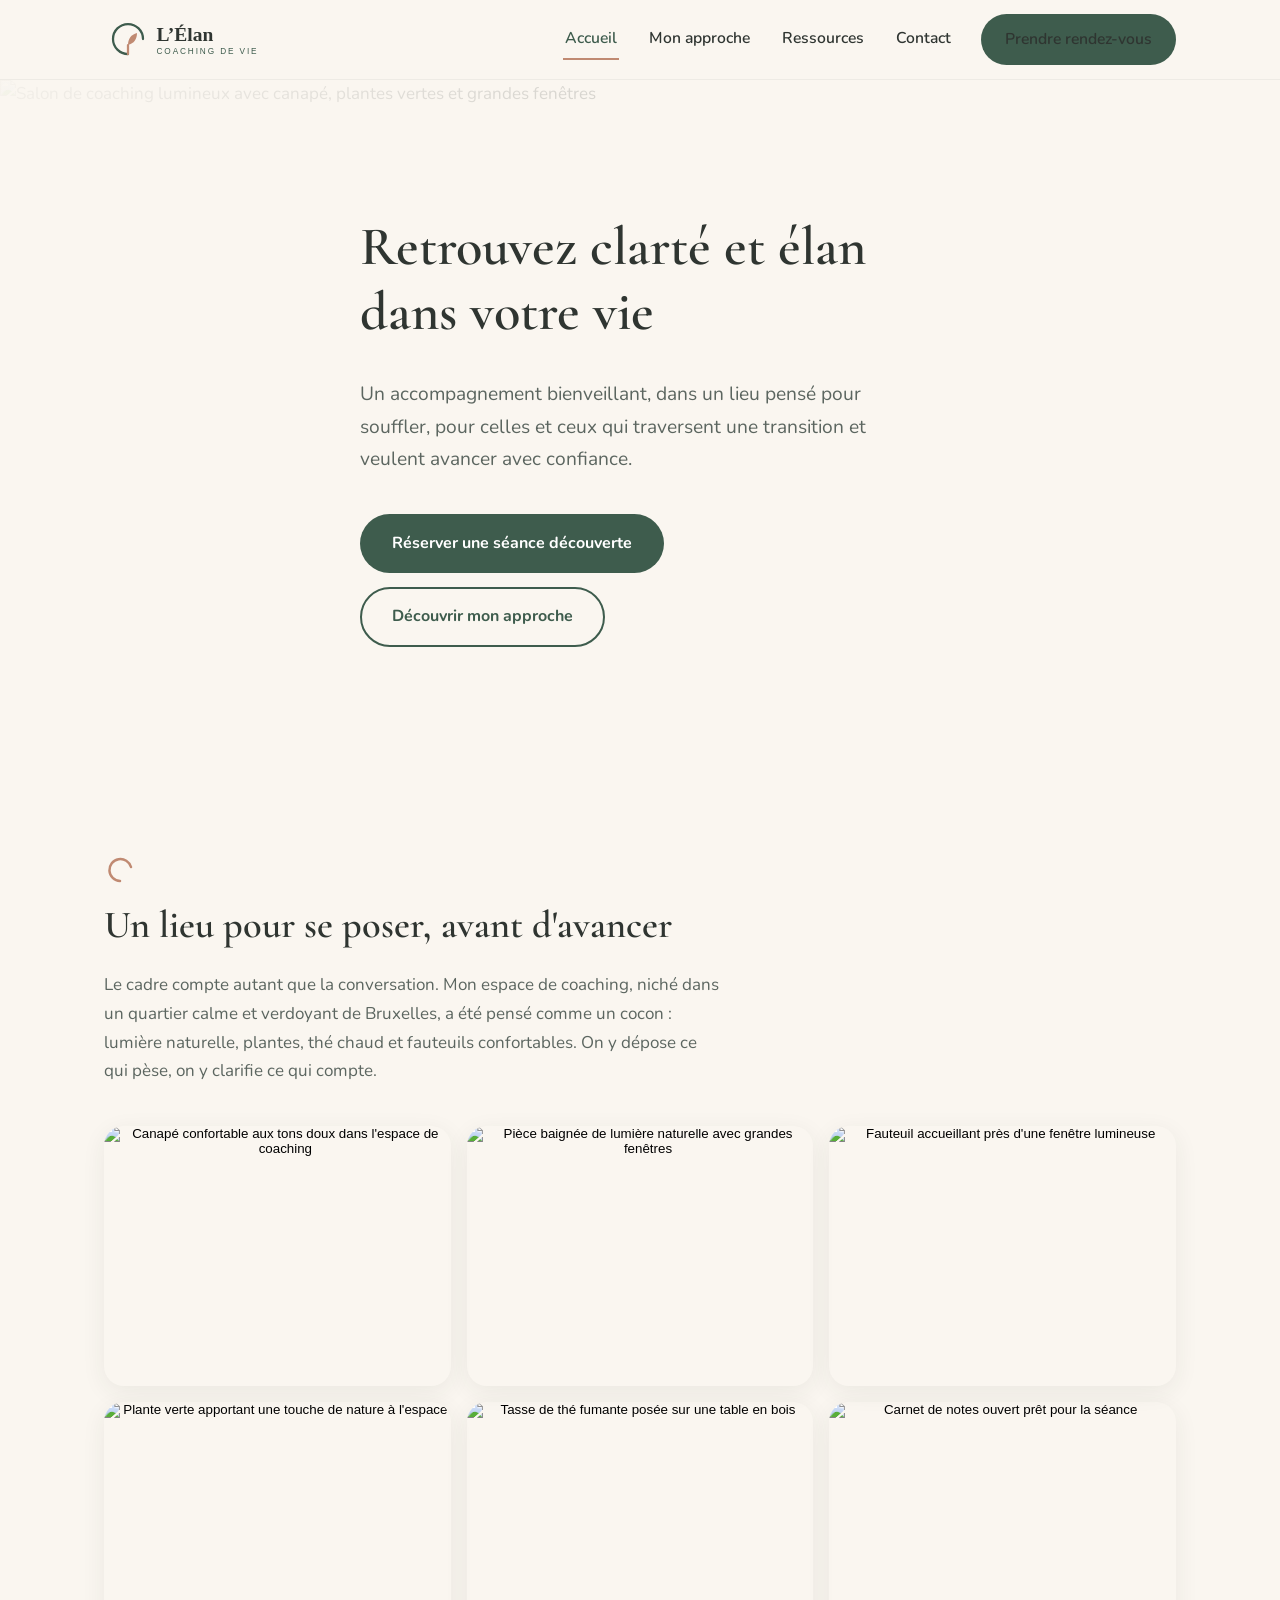
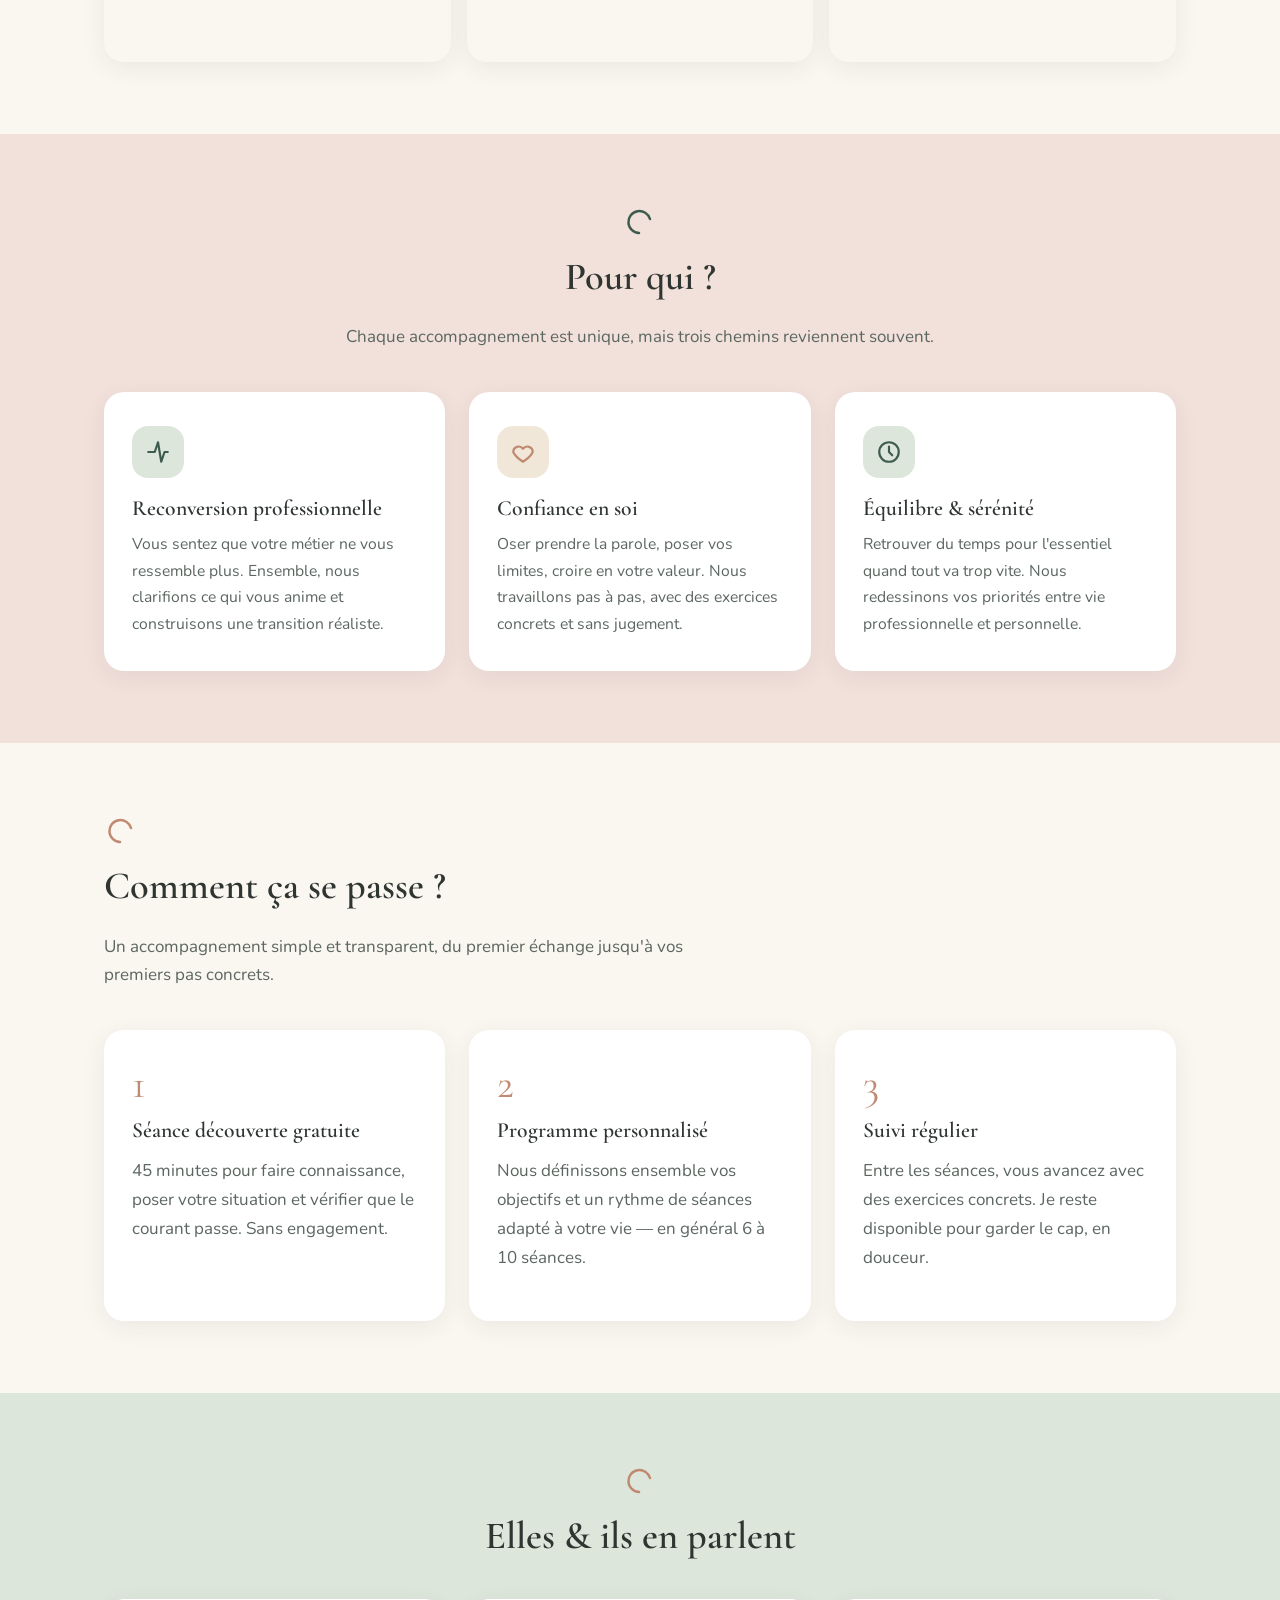
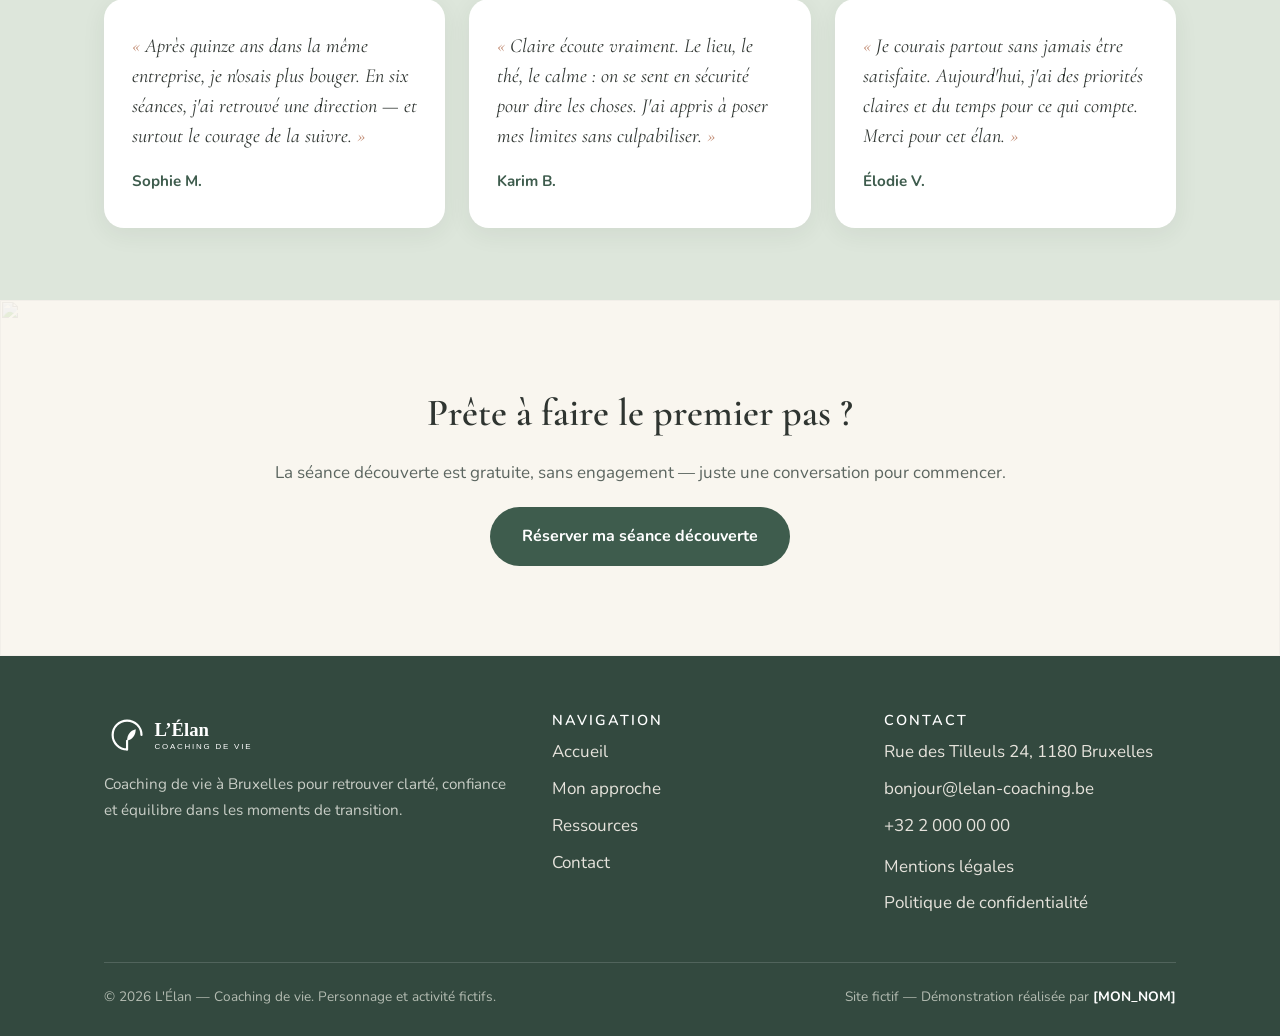
==== index.html @ b1ca6143 "Initial commit" ====
<!DOCTYPE html>
<html lang="fr">
<head>
  <meta charset="UTF-8">
  <meta name="viewport" content="width=device-width, initial-scale=1.0">
  <title>L'Élan — Coaching de vie à Bruxelles | Retrouvez clarté et élan</title>
  <meta name="description" content="Coaching de vie à Bruxelles avec Claire Deneve : reconversion, confiance en soi, équilibre. Séance découverte gratuite dans un espace chaleureux et apaisant.">
  <meta property="og:title" content="L'Élan — Coaching de vie à Bruxelles">
  <meta property="og:description" content="Retrouvez clarté et élan dans votre vie. Séance découverte gratuite.">
  <meta property="og:image" content="https://images.unsplash.com/photo-1522708323590-d24dbb6b0267?w=1200&q=80">
  <meta property="og:type" content="website">
  <link rel="icon" type="image/svg+xml" href="assets/favicon.svg">
  <link rel="preconnect" href="https://fonts.googleapis.com">
  <link rel="preconnect" href="https://fonts.gstatic.com" crossorigin>
  <link href="https://fonts.googleapis.com/css2?family=Cormorant+Garamond:ital,wght@0,500;0,600;1,500&family=Nunito:wght@400;600;700;800&display=swap" rel="stylesheet">
  <link rel="stylesheet" href="css/style.css">
</head>
<body>

  <!-- ======================= HEADER ======================= -->
  <header class="header">
    <div class="header-inner">
      <a href="index.html" class="logo" aria-label="L'Élan — Accueil">
        <img src="assets/logo.svg" alt="L'Élan — Coaching de vie" width="240" height="64">
      </a>
      <button class="burger" aria-label="Ouvrir le menu" aria-expanded="false">
        <span></span><span></span><span></span>
      </button>
      <nav class="nav" aria-label="Navigation principale">
        <a href="index.html" aria-current="page">Accueil</a>
        <a href="approche.html">Mon approche</a>
        <a href="ressources.html">Ressources</a>
        <a href="contact.html">Contact</a>
        <a href="contact.html#rendez-vous" class="btn btn-principal">Prendre rendez-vous</a>
      </nav>
    </div>
  </header>

  <main>
    <!-- ======================= HERO ======================= -->
    <section class="hero" style="padding-top:0;padding-bottom:0;">
      <img class="hero-img" data-img="hero" src="" alt="Salon de coaching lumineux avec canapé, plantes vertes et grandes fenêtres" fetchpriority="high">
      <div class="conteneur">
        <div class="hero-contenu">
          <h1>Retrouvez clarté et élan dans votre vie</h1>
          <p class="hero-sous-titre">Un accompagnement bienveillant, dans un lieu pensé pour souffler, pour celles et ceux qui traversent une transition et veulent avancer avec confiance.</p>
          <div class="hero-actions">
            <a href="contact.html#rendez-vous" class="btn btn-principal">Réserver une séance découverte</a>
            <a href="approche.html" class="btn btn-secondaire">Découvrir mon approche</a>
          </div>
        </div>
      </div>
    </section>

    <!-- ======================= LE LIEU ======================= -->
    <section>
      <div class="conteneur">
        <div class="section-titre reveal">
          <svg class="ornement" viewBox="0 0 34 34" aria-hidden="true"><path d="M27 13 A11 11 0 1 0 16 27" fill="none" stroke="#C08A72" stroke-width="2.5" stroke-linecap="round"/></svg>
          <h2>Un lieu pour se poser, avant d'avancer</h2>
          <p>Le cadre compte autant que la conversation. Mon espace de coaching, niché dans un quartier calme et verdoyant de Bruxelles, a été pensé comme un cocon : lumière naturelle, plantes, thé chaud et fauteuils confortables. On y dépose ce qui pèse, on y clarifie ce qui compte.</p>
        </div>
        <div class="galerie reveal" aria-label="Photos de l'espace de coaching">
          <button type="button"><img data-img="lieu1" src="" alt="Canapé confortable aux tons doux dans l'espace de coaching" loading="lazy"></button>
          <button type="button"><img data-img="lieu2" src="" alt="Pièce baignée de lumière naturelle avec grandes fenêtres" loading="lazy"></button>
          <button type="button"><img data-img="lieu3" src="" alt="Fauteuil accueillant près d'une fenêtre lumineuse" loading="lazy"></button>
          <button type="button"><img data-img="lieu4" src="" alt="Plante verte apportant une touche de nature à l'espace" loading="lazy"></button>
          <button type="button"><img data-img="lieu5" src="" alt="Tasse de thé fumante posée sur une table en bois" loading="lazy"></button>
          <button type="button"><img data-img="lieu6" src="" alt="Carnet de notes ouvert prêt pour la séance" loading="lazy"></button>
        </div>
      </div>
    </section>

    <!-- ======================= POUR QUI ======================= -->
    <section class="fond-rose">
      <div class="conteneur">
        <div class="section-titre centre reveal" style="margin:0 auto;">
          <svg class="ornement" viewBox="0 0 34 34" aria-hidden="true"><path d="M27 13 A11 11 0 1 0 16 27" fill="none" stroke="#3E5C4D" stroke-width="2.5" stroke-linecap="round"/></svg>
          <h2>Pour qui&nbsp;?</h2>
          <p>Chaque accompagnement est unique, mais trois chemins reviennent souvent.</p>
        </div>
        <div class="grille-3">
          <article class="carte reveal">
            <div class="carte-icone icone-sauge" aria-hidden="true">
              <svg width="26" height="26" viewBox="0 0 24 24" fill="none" stroke="#3E5C4D" stroke-width="2" stroke-linecap="round" stroke-linejoin="round"><path d="M3 12h6l3-9 3 18 3-9h3"/></svg>
            </div>
            <h3>Reconversion professionnelle</h3>
            <p>Vous sentez que votre métier ne vous ressemble plus. Ensemble, nous clarifions ce qui vous anime et construisons une transition réaliste.</p>
          </article>
          <article class="carte reveal">
            <div class="carte-icone icone-creme" aria-hidden="true">
              <svg width="26" height="26" viewBox="0 0 24 24" fill="none" stroke="#C08A72" stroke-width="2" stroke-linecap="round" stroke-linejoin="round"><path d="M12 21s-7-4.5-9-9a5 5 0 0 1 9-3 5 5 0 0 1 9 3c-2 4.5-9 9-9 9z"/></svg>
            </div>
            <h3>Confiance en soi</h3>
            <p>Oser prendre la parole, poser vos limites, croire en votre valeur. Nous travaillons pas à pas, avec des exercices concrets et sans jugement.</p>
          </article>
          <article class="carte reveal">
            <div class="carte-icone icone-sauge" aria-hidden="true">
              <svg width="26" height="26" viewBox="0 0 24 24" fill="none" stroke="#3E5C4D" stroke-width="2" stroke-linecap="round" stroke-linejoin="round"><circle cx="12" cy="12" r="9"/><path d="M12 7v5l3 3"/></svg>
            </div>
            <h3>Équilibre &amp; sérénité</h3>
            <p>Retrouver du temps pour l'essentiel quand tout va trop vite. Nous redessinons vos priorités entre vie professionnelle et personnelle.</p>
          </article>
        </div>
      </div>
    </section>

    <!-- ======================= COMMENT ÇA SE PASSE ======================= -->
    <section>
      <div class="conteneur">
        <div class="section-titre reveal">
          <svg class="ornement" viewBox="0 0 34 34" aria-hidden="true"><path d="M27 13 A11 11 0 1 0 16 27" fill="none" stroke="#C08A72" stroke-width="2.5" stroke-linecap="round"/></svg>
          <h2>Comment ça se passe&nbsp;?</h2>
          <p>Un accompagnement simple et transparent, du premier échange jusqu'à vos premiers pas concrets.</p>
        </div>
        <div class="etapes">
          <article class="etape reveal">
            <h3>Séance découverte gratuite</h3>
            <p>45 minutes pour faire connaissance, poser votre situation et vérifier que le courant passe. Sans engagement.</p>
          </article>
          <article class="etape reveal">
            <h3>Programme personnalisé</h3>
            <p>Nous définissons ensemble vos objectifs et un rythme de séances adapté à votre vie — en général 6 à 10 séances.</p>
          </article>
          <article class="etape reveal">
            <h3>Suivi régulier</h3>
            <p>Entre les séances, vous avancez avec des exercices concrets. Je reste disponible pour garder le cap, en douceur.</p>
          </article>
        </div>
      </div>
    </section>

    <!-- ======================= TÉMOIGNAGES ======================= -->
    <section class="fond-sauge">
      <div class="conteneur">
        <div class="section-titre centre reveal" style="margin:0 auto;">
          <svg class="ornement" viewBox="0 0 34 34" aria-hidden="true"><path d="M27 13 A11 11 0 1 0 16 27" fill="none" stroke="#C08A72" stroke-width="2.5" stroke-linecap="round"/></svg>
          <h2>Elles &amp; ils en parlent</h2>
        </div>
        <div class="temoignages">
          <article class="temoignage reveal">
            <blockquote>Après quinze ans dans la même entreprise, je n'osais plus bouger. En six séances, j'ai retrouvé une direction — et surtout le courage de la suivre.</blockquote>
            <cite>Sophie M.</cite>
          </article>
          <article class="temoignage reveal">
            <blockquote>Claire écoute vraiment. Le lieu, le thé, le calme : on se sent en sécurité pour dire les choses. J'ai appris à poser mes limites sans culpabiliser.</blockquote>
            <cite>Karim B.</cite>
          </article>
          <article class="temoignage reveal">
            <blockquote>Je courais partout sans jamais être satisfaite. Aujourd'hui, j'ai des priorités claires et du temps pour ce qui compte. Merci pour cet élan.</blockquote>
            <cite>Élodie V.</cite>
          </article>
        </div>
      </div>
    </section>

    <!-- ======================= BANDEAU CTA ======================= -->
    <section class="bandeau-cta" style="padding-top:0;padding-bottom:0;">
      <img class="bandeau-img" data-img="ctaBand" src="" alt="" loading="lazy" aria-hidden="true">
      <div class="conteneur" style="padding-top:90px;padding-bottom:90px;">
        <h2 class="reveal">Prête à faire le premier pas&nbsp;?</h2>
        <p class="reveal">La séance découverte est gratuite, sans engagement — juste une conversation pour commencer.</p>
        <a href="contact.html#rendez-vous" class="btn btn-principal reveal">Réserver ma séance découverte</a>
      </div>
    </section>
  </main>

  <!-- ======================= LIGHTBOX ======================= -->
  <div class="lightbox" role="dialog" aria-modal="true" aria-label="Photo agrandie">
    <button class="lightbox-fermer" aria-label="Fermer la photo">&times;</button>
    <img src="" alt="">
  </div>

  <!-- ======================= FOOTER ======================= -->
  <footer class="footer">
    <div class="conteneur">
      <div class="footer-grille">
        <div>
          <img class="logo-footer" src="assets/logo.svg" alt="L'Élan — Coaching de vie" width="240" height="64">
          <p>Coaching de vie à Bruxelles pour retrouver clarté, confiance et équilibre dans les moments de transition.</p>
        </div>
        <div>
          <h3>Navigation</h3>
          <ul>
            <li><a href="index.html">Accueil</a></li>
            <li><a href="approche.html">Mon approche</a></li>
            <li><a href="ressources.html">Ressources</a></li>
            <li><a href="contact.html">Contact</a></li>
          </ul>
        </div>
        <div>
          <h3>Contact</h3>
          <ul>
            <li>Rue des Tilleuls 24, 1180 Bruxelles</li>
            <li><a href="mailto:bonjour@lelan-coaching.be">bonjour@lelan-coaching.be</a></li>
            <li>+32 2 000 00 00</li>
            <li style="margin-top:12px;"><a href="mentions-legales.html">Mentions légales</a></li>
            <li><a href="politique-confidentialite.html">Politique de confidentialité</a></li>
          </ul>
        </div>
      </div>
      <div class="footer-bas">
        <span>© 2026 L'Élan — Coaching de vie. Personnage et activité fictifs.</span>
        <span class="badge-demo">Site fictif — Démonstration réalisée par <a href="[MON_URL]">[MON_NOM]</a></span>
      </div>
    </div>
  </footer>

  <script src="js/images.js"></script>
  <script src="js/main.js"></script>
</body>
</html>
---- css/style.css ----
/* =====================================================================
   L'ÉLAN — Coaching de vie · Site de démonstration
   ---------------------------------------------------------------------
   PALETTE (variables CSS) :
   --creme        #FAF6F0  fond principal (beige/crème chaud)
   --rose         #F2E0DB  rose poudré (sections alternées)
   --sauge        #DDE6DB  vert sauge (sections alternées, tags)
   --vert-profond #3E5C4D  accent soutenu — CTA, liens actifs
   --vert-fonce   #33493F  hover des CTA (contraste renforcé)
   --terracotta   #C08A72  accent secondaire — citations, détails
   --encre        #2F3531  texte principal
   --encre-douce  #5C6660  texte secondaire
   ===================================================================== */

:root {
  --creme: #FAF6F0;
  --rose: #F2E0DB;
  --sauge: #DDE6DB;
  --vert-profond: #3E5C4D;
  --vert-fonce: #33493F;
  --terracotta: #C08A72;
  --encre: #2F3531;
  --encre-douce: #5C6660;
  --blanc: #FFFFFF;

  --font-titres: "Cormorant Garamond", Georgia, serif;
  --font-texte: "Nunito", "Segoe UI", Arial, sans-serif;

  --radius: 20px;
  --radius-petit: 12px;
  --ombre: 0 6px 24px rgba(47, 53, 49, 0.07);
  --ombre-hover: 0 10px 32px rgba(47, 53, 49, 0.12);
  --transition: 0.35s cubic-bezier(0.25, 0.6, 0.3, 1);
  --largeur-max: 1120px;
}

/* ---------- Base ---------------------------------------------------- */
*, *::before, *::after { box-sizing: border-box; }

html { scroll-behavior: smooth; }

body {
  margin: 0;
  font-family: var(--font-texte);
  font-size: 1.0625rem;
  line-height: 1.7;
  color: var(--encre);
  background: var(--creme);
  -webkit-font-smoothing: antialiased;
}

img { max-width: 100%; display: block; }

h1, h2, h3 {
  font-family: var(--font-titres);
  font-weight: 600;
  line-height: 1.2;
  color: var(--encre);
  margin: 0 0 0.6em;
}

h1 { font-size: clamp(2.2rem, 5vw, 3.4rem); }
h2 { font-size: clamp(1.7rem, 3.5vw, 2.4rem); }
h3 { font-size: 1.35rem; }

p { margin: 0 0 1.1em; color: var(--encre-douce); }

a { color: var(--vert-profond); }

a:focus-visible,
button:focus-visible,
input:focus-visible,
textarea:focus-visible {
  outline: 3px solid var(--vert-profond);
  outline-offset: 3px;
  border-radius: 4px;
}

.conteneur {
  max-width: var(--largeur-max);
  margin: 0 auto;
  padding: 0 24px;
}

section { padding: 72px 0; }

/* Ornement signature : petit arc ouvert au-dessus des titres de section */
.ornement {
  display: block;
  width: 34px;
  height: 34px;
  margin-bottom: 14px;
}

.section-titre { max-width: 620px; }
.centre { text-align: center; }
.centre .ornement { margin-left: auto; margin-right: auto; }

/* ---------- Boutons -------------------------------------------------- */
.btn {
  display: inline-block;
  padding: 14px 30px;
  border-radius: 999px;
  font-family: var(--font-texte);
  font-size: 1rem;
  font-weight: 700;
  text-decoration: none;
  cursor: pointer;
  border: 2px solid transparent;
  transition: background var(--transition), color var(--transition),
              border-color var(--transition), transform var(--transition);
}

.btn-principal {
  background: var(--vert-profond);
  color: #FFFFFF; /* contraste ≥ 7:1 sur vert profond */
}
.btn-principal:hover { background: var(--vert-fonce); transform: translateY(-2px); }

.btn-secondaire {
  background: transparent;
  color: var(--vert-profond);
  border-color: var(--vert-profond);
}
.btn-secondaire:hover { background: var(--vert-profond); color: #fff; }

/* ---------- Header ---------------------------------------------------- */
.header {
  position: sticky;
  top: 0;
  z-index: 50;
  background: rgba(250, 246, 240, 0.92);
  backdrop-filter: blur(8px);
  border-bottom: 1px solid rgba(47, 53, 49, 0.06);
}

.header-inner {
  display: flex;
  align-items: center;
  justify-content: space-between;
  gap: 20px;
  padding: 14px 24px;
  max-width: var(--largeur-max);
  margin: 0 auto;
}

.logo img { height: 48px; width: auto; }

.nav { display: flex; align-items: center; gap: 28px; }

.nav a {
  text-decoration: none;
  color: var(--encre);
  font-weight: 600;
  font-size: 0.98rem;
  padding: 6px 2px;
  border-bottom: 2px solid transparent;
  transition: color var(--transition), border-color var(--transition);
}
.nav a:hover { color: var(--vert-profond); }
.nav a[aria-current="page"] {
  color: var(--vert-profond);
  border-bottom-color: var(--terracotta);
}
.nav .btn { padding: 10px 22px; }

/* Burger mobile */
.burger {
  display: none;
  background: none;
  border: none;
  cursor: pointer;
  padding: 8px;
}
.burger span {
  display: block;
  width: 26px;
  height: 2.5px;
  background: var(--encre);
  margin: 5px 0;
  border-radius: 2px;
  transition: transform var(--transition), opacity var(--transition);
}

/* ---------- Hero ------------------------------------------------------ */
.hero {
  position: relative;
  min-height: 78vh;
  display: flex;
  align-items: center;
  padding: 90px 0;
  overflow: hidden;
}

.hero-img {
  position: absolute;
  inset: 0;
  width: 100%;
  height: 100%;
  object-fit: cover;
}

.hero::after {
  content: "";
  position: absolute;
  inset: 0;
  background: linear-gradient(100deg,
              rgba(250, 246, 240, 0.96) 0%,
              rgba(250, 246, 240, 0.82) 45%,
              rgba(250, 246, 240, 0.25) 100%);
}

.hero .conteneur { position: relative; z-index: 1; }

.hero-contenu { max-width: 560px; }

.hero-sous-titre {
  font-size: 1.2rem;
  color: var(--encre-douce);
  margin-bottom: 2em;
}

.hero-actions { display: flex; flex-wrap: wrap; gap: 14px; }

/* Pages intérieures : bandeau titre simple */
.bandeau-page {
  background: var(--sauge);
  padding: 64px 0 56px;
}
.bandeau-page.rose { background: var(--rose); }
.bandeau-page p { max-width: 560px; margin-bottom: 0; }

/* ---------- Galerie "Le lieu" ---------------------------------------- */
.galerie {
  display: grid;
  grid-template-columns: repeat(3, 1fr);
  gap: 16px;
  margin-top: 40px;
}

.galerie button {
  padding: 0;
  border: none;
  background: none;
  cursor: zoom-in;
  border-radius: var(--radius);
  overflow: hidden;
  box-shadow: var(--ombre);
}

.galerie img {
  width: 100%;
  aspect-ratio: 4 / 3;
  object-fit: cover;
  transition: transform var(--transition);
}
.galerie button:hover img { transform: scale(1.04); }

/* Lightbox */
.lightbox {
  position: fixed;
  inset: 0;
  z-index: 100;
  display: none;
  align-items: center;
  justify-content: center;
  background: rgba(47, 53, 49, 0.85);
  padding: 24px;
}
.lightbox.ouverte { display: flex; }
.lightbox img {
  max-width: min(92vw, 980px);
  max-height: 85vh;
  border-radius: var(--radius-petit);
}
.lightbox-fermer {
  position: absolute;
  top: 18px;
  right: 22px;
  background: none;
  border: none;
  color: #fff;
  font-size: 2.2rem;
  line-height: 1;
  cursor: pointer;
}

/* ---------- Cartes ----------------------------------------------------- */
.grille-3 {
  display: grid;
  grid-template-columns: repeat(3, 1fr);
  gap: 24px;
  margin-top: 40px;
}

.carte {
  background: var(--blanc);
  border-radius: var(--radius);
  padding: 34px 28px;
  box-shadow: var(--ombre);
  transition: transform var(--transition), box-shadow var(--transition);
}
.carte:hover { transform: translateY(-5px); box-shadow: var(--ombre-hover); }

.carte-icone {
  width: 52px;
  height: 52px;
  border-radius: 16px;
  display: flex;
  align-items: center;
  justify-content: center;
  margin-bottom: 18px;
}
.icone-rose { background: var(--rose); }
.icone-sauge { background: var(--sauge); }
.icone-creme { background: #F1E7D8; }

.carte h3 { margin-bottom: 0.4em; }
.carte p { margin-bottom: 0; font-size: 0.98rem; }

/* Section fond pastel */
.fond-rose { background: var(--rose); }
.fond-sauge { background: var(--sauge); }
.fond-blanc { background: var(--blanc); }

/* ---------- Étapes ----------------------------------------------------- */
.etapes {
  display: grid;
  grid-template-columns: repeat(3, 1fr);
  gap: 24px;
  margin-top: 40px;
  counter-reset: etape;
}

.etape {
  position: relative;
  background: var(--blanc);
  border-radius: var(--radius);
  padding: 34px 28px 30px;
  box-shadow: var(--ombre);
}

.etape::before {
  counter-increment: etape;
  content: counter(etape);
  font-family: var(--font-titres);
  font-size: 2.6rem;
  color: var(--terracotta);
  display: block;
  line-height: 1;
  margin-bottom: 12px;
}

/* ---------- Témoignages ------------------------------------------------ */
.temoignages {
  display: grid;
  grid-template-columns: repeat(3, 1fr);
  gap: 24px;
  margin-top: 40px;
}

.temoignage {
  background: var(--blanc);
  border-radius: var(--radius);
  padding: 32px 28px;
  box-shadow: var(--ombre);
}

.temoignage blockquote {
  margin: 0 0 16px;
  font-family: var(--font-titres);
  font-size: 1.25rem;
  font-style: italic;
  color: var(--encre);
  line-height: 1.5;
}
.temoignage blockquote::before { content: "«\00a0"; color: var(--terracotta); }
.temoignage blockquote::after { content: "\00a0»"; color: var(--terracotta); }

.temoignage cite {
  font-style: normal;
  font-weight: 700;
  color: var(--vert-profond);
  font-size: 0.95rem;
}

/* ---------- Bandeau CTA ------------------------------------------------ */
.bandeau-cta {
  position: relative;
  padding: 90px 0;
  overflow: hidden;
  text-align: center;
}
.bandeau-cta .bandeau-img {
  position: absolute;
  inset: 0;
  width: 100%;
  height: 100%;
  object-fit: cover;
}
.bandeau-cta::after {
  content: "";
  position: absolute;
  inset: 0;
  background: rgba(250, 246, 240, 0.88);
}
.bandeau-cta .conteneur { position: relative; z-index: 1; }

/* ---------- Formulaires ------------------------------------------------ */
.champ { margin-bottom: 18px; }

.champ label {
  display: block;
  font-weight: 700;
  font-size: 0.95rem;
  margin-bottom: 6px;
}

.champ input,
.champ textarea {
  width: 100%;
  padding: 13px 16px;
  border: 1.5px solid #D8D2C8;
  border-radius: var(--radius-petit);
  background: var(--blanc);
  font-family: var(--font-texte);
  font-size: 1rem;
  color: var(--encre);
  transition: border-color var(--transition);
}
.champ input:focus,
.champ textarea:focus { border-color: var(--vert-profond); }

.champ-rgpd {
  display: flex;
  gap: 10px;
  align-items: flex-start;
  font-size: 0.9rem;
  color: var(--encre-douce);
  margin-bottom: 20px;
}
.champ-rgpd input { width: 18px; height: 18px; margin-top: 3px; flex-shrink: 0; }

.message-confirmation {
  background: var(--sauge);
  border-radius: var(--radius-petit);
  padding: 18px 20px;
  font-weight: 600;
  color: var(--vert-fonce);
  display: none;
}
.message-confirmation.visible { display: block; }

/* ---------- Page contact ------------------------------------------------ */
.contact-grille {
  display: grid;
  grid-template-columns: 1.2fr 1fr;
  gap: 40px;
  align-items: start;
  margin-top: 40px;
}

.bloc-blanc {
  background: var(--blanc);
  border-radius: var(--radius);
  padding: 34px 30px;
  box-shadow: var(--ombre);
}

.coordonnees li { margin-bottom: 8px; }
.coordonnees { list-style: none; padding: 0; margin: 0 0 20px; color: var(--encre-douce); }

.carte-image {
  border-radius: var(--radius);
  overflow: hidden;
  box-shadow: var(--ombre);
  margin-top: 20px;
}
.carte-image img { width: 100%; aspect-ratio: 4 / 3; object-fit: cover; }

/* ---------- Calendrier de réservation ---------------------------------- */
.calendrier-entete {
  display: flex;
  align-items: center;
  justify-content: space-between;
  margin-bottom: 14px;
}
.calendrier-entete h3 { margin: 0; text-transform: capitalize; }

.calendrier-grille {
  display: grid;
  grid-template-columns: repeat(7, 1fr);
  gap: 6px;
}

.calendrier-grille .jour-nom {
  text-align: center;
  font-size: 0.78rem;
  font-weight: 800;
  letter-spacing: 1px;
  color: var(--encre-douce);
  padding: 6px 0;
  text-transform: uppercase;
}

.jour {
  aspect-ratio: 1;
  min-height: 42px;
  border: none;
  border-radius: 12px;
  background: #F1ECE3;
  font-family: var(--font-texte);
  font-size: 0.98rem;
  font-weight: 600;
  color: #A8A296;
  display: flex;
  align-items: center;
  justify-content: center;
  cursor: default;
}

.jour.dispo {
  background: var(--sauge);
  color: var(--vert-fonce);
  cursor: pointer;
  transition: background var(--transition), transform var(--transition);
}
.jour.dispo:hover { background: #CBDAC8; transform: scale(1.05); }
.jour.selectionne { background: var(--vert-profond); color: #fff; }
.jour.vide { background: transparent; }

.legende {
  display: flex;
  gap: 18px;
  margin-top: 14px;
  font-size: 0.85rem;
  color: var(--encre-douce);
}
.legende span { display: inline-flex; align-items: center; gap: 6px; }
.pastille { width: 14px; height: 14px; border-radius: 5px; display: inline-block; }
.pastille-dispo { background: var(--sauge); }
.pastille-indispo { background: #F1ECE3; }

.creneaux { margin-top: 22px; }
.creneaux-liste {
  display: flex;
  flex-wrap: wrap;
  gap: 10px;
  margin-top: 10px;
}

.creneau {
  padding: 10px 18px;
  border-radius: 999px;
  border: 1.5px solid var(--vert-profond);
  background: var(--blanc);
  color: var(--vert-profond);
  font-family: var(--font-texte);
  font-weight: 700;
  font-size: 0.95rem;
  cursor: pointer;
  transition: background var(--transition), color var(--transition);
}
.creneau:hover, .creneau.selectionne { background: var(--vert-profond); color: #fff; }

.reservation-form { margin-top: 24px; display: none; }
.reservation-form.visible { display: block; }

/* ---------- Page approche ----------------------------------------------- */
.bio-grille {
  display: grid;
  grid-template-columns: 0.9fr 1.1fr;
  gap: 48px;
  align-items: center;
}

.bio-portrait {
  border-radius: var(--radius);
  overflow: hidden;
  box-shadow: var(--ombre);
}
.bio-portrait img { width: 100%; aspect-ratio: 3 / 4; object-fit: cover; }

.badge-certif {
  display: inline-block;
  background: var(--sauge);
  color: var(--vert-fonce);
  font-weight: 700;
  font-size: 0.88rem;
  padding: 7px 16px;
  border-radius: 999px;
  margin: 0 8px 10px 0;
}

.valeurs {
  display: grid;
  grid-template-columns: repeat(3, 1fr);
  gap: 24px;
  margin-top: 36px;
}

/* ---------- Page ressources ---------------------------------------------- */
.articles {
  display: grid;
  grid-template-columns: repeat(3, 1fr);
  gap: 28px;
  margin-top: 40px;
}

.article-carte {
  background: var(--blanc);
  border-radius: var(--radius);
  overflow: hidden;
  box-shadow: var(--ombre);
  display: flex;
  flex-direction: column;
  transition: transform var(--transition), box-shadow var(--transition);
}
.article-carte:hover { transform: translateY(-5px); box-shadow: var(--ombre-hover); }

.article-carte img { aspect-ratio: 16 / 10; object-fit: cover; width: 100%; }

.article-carte-corps { padding: 26px 26px 30px; display: flex; flex-direction: column; flex: 1; }
.article-carte-corps h3 { font-size: 1.3rem; }
.article-carte-corps p { flex: 1; font-size: 0.96rem; }

.lien-article {
  font-weight: 800;
  text-decoration: none;
  color: var(--vert-profond);
}
.lien-article:hover { color: var(--terracotta); }

.tag {
  display: inline-block;
  background: var(--rose);
  color: #8A5442; /* contraste suffisant sur rose poudré */
  font-size: 0.78rem;
  font-weight: 800;
  letter-spacing: 1px;
  text-transform: uppercase;
  padding: 5px 12px;
  border-radius: 999px;
  margin-bottom: 14px;
  align-self: flex-start;
}

/* Newsletter */
.newsletter {
  background: var(--blanc);
  border-radius: var(--radius);
  box-shadow: var(--ombre);
  padding: 40px 34px;
  margin-top: 64px;
  display: grid;
  grid-template-columns: 1.2fr 1fr;
  gap: 30px;
  align-items: center;
}
.newsletter form { display: flex; gap: 10px; }
.newsletter input {
  flex: 1;
  padding: 13px 16px;
  border: 1.5px solid #D8D2C8;
  border-radius: 999px;
  font-family: var(--font-texte);
  font-size: 1rem;
}

/* ---------- Article complet ---------------------------------------------- */
.article-corps {
  max-width: 720px;
  margin: 0 auto;
}
.article-corps img {
  border-radius: var(--radius);
  margin: 0 0 36px;
  aspect-ratio: 16 / 9;
  object-fit: cover;
  width: 100%;
  box-shadow: var(--ombre);
}
.article-corps h2 { font-size: 1.6rem; margin-top: 1.6em; }
.article-corps ul { color: var(--encre-douce); padding-left: 22px; }
.article-corps li { margin-bottom: 8px; }

.article-citation {
  border-left: 4px solid var(--terracotta);
  margin: 2em 0;
  padding: 6px 0 6px 24px;
  font-family: var(--font-titres);
  font-style: italic;
  font-size: 1.35rem;
  color: var(--encre);
}

.article-meta {
  font-size: 0.9rem;
  color: var(--encre-douce);
  margin-bottom: 28px;
}

/* ---------- Pages légales -------------------------------------------------- */
.legal { max-width: 760px; }
.legal h2 { font-size: 1.4rem; margin-top: 1.8em; }

.encart-demo {
  background: var(--rose);
  border-radius: var(--radius-petit);
  padding: 18px 22px;
  font-weight: 600;
  color: #8A5442;
}

/* ---------- Footer ----------------------------------------------------------- */
.footer {
  background: var(--vert-fonce);
  color: #E6E3DC;
  padding: 56px 0 28px;
  margin-top: 0;
}

.footer-grille {
  display: grid;
  grid-template-columns: 1.4fr 1fr 1fr;
  gap: 40px;
  padding-bottom: 36px;
  border-bottom: 1px solid rgba(255, 255, 255, 0.15);
}

.footer .logo-footer {
  height: 46px;
  width: auto;
  margin-bottom: 14px;
  filter: brightness(0) invert(1);
}

.footer h3 {
  color: #fff;
  font-family: var(--font-texte);
  font-size: 0.9rem;
  text-transform: uppercase;
  letter-spacing: 2px;
}

.footer ul { list-style: none; padding: 0; margin: 0; }
.footer li { margin-bottom: 8px; }
.footer a { color: #E6E3DC; text-decoration: none; }
.footer a:hover { color: #fff; text-decoration: underline; }
.footer p { color: #C9CEC7; font-size: 0.95rem; }

.footer-bas {
  padding-top: 22px;
  font-size: 0.85rem;
  color: #B4BCB2;
  display: flex;
  flex-wrap: wrap;
  gap: 12px;
  justify-content: space-between;
  align-items: center;
}

/* Badge démo (obligatoire sur chaque page) */
.badge-demo a { color: #fff; font-weight: 700; }

/* ---------- Animations au scroll --------------------------------------------- */
.reveal {
  opacity: 0;
  transform: translateY(24px);
  transition: opacity 0.7s ease, transform 0.7s ease;
}
.reveal.visible { opacity: 1; transform: none; }

@media (prefers-reduced-motion: reduce) {
  html { scroll-behavior: auto; }
  .reveal { opacity: 1; transform: none; transition: none; }
  * { transition-duration: 0.01ms !important; animation-duration: 0.01ms !important; }
}

/* ---------- Responsive --------------------------------------------------------- */
@media (max-width: 900px) {
  .grille-3, .etapes, .temoignages, .articles, .valeurs { grid-template-columns: 1fr 1fr; }
  .contact-grille, .bio-grille, .newsletter { grid-template-columns: 1fr; }
  .footer-grille { grid-template-columns: 1fr 1fr; }
  .galerie { grid-template-columns: 1fr 1fr; }
}

@media (max-width: 640px) {
  section { padding: 56px 0; }

  .grille-3, .etapes, .temoignages, .articles, .valeurs,
  .galerie, .footer-grille { grid-template-columns: 1fr; }

  .burger { display: block; }

  .nav {
    position: absolute;
    top: 100%;
    left: 0;
    right: 0;
    flex-direction: column;
    align-items: flex-start;
    gap: 4px;
    background: var(--creme);
    padding: 16px 24px 24px;
    border-bottom: 1px solid rgba(47, 53, 49, 0.08);
    box-shadow: var(--ombre);
    display: none;
  }
  .nav.ouverte { display: flex; }
  .nav a { padding: 10px 0; width: 100%; }
  .nav .btn { margin-top: 8px; text-align: center; width: 100%; }

  .hero { min-height: 68vh; }
  .hero-actions .btn { width: 100%; text-align: center; }

  /* Calendrier tactile : cibles ≥ 44 px */
  .jour { min-height: 44px; }
  .creneau { padding: 12px 20px; }

  .newsletter form { flex-direction: column; }
  .newsletter .btn { text-align: center; }
}
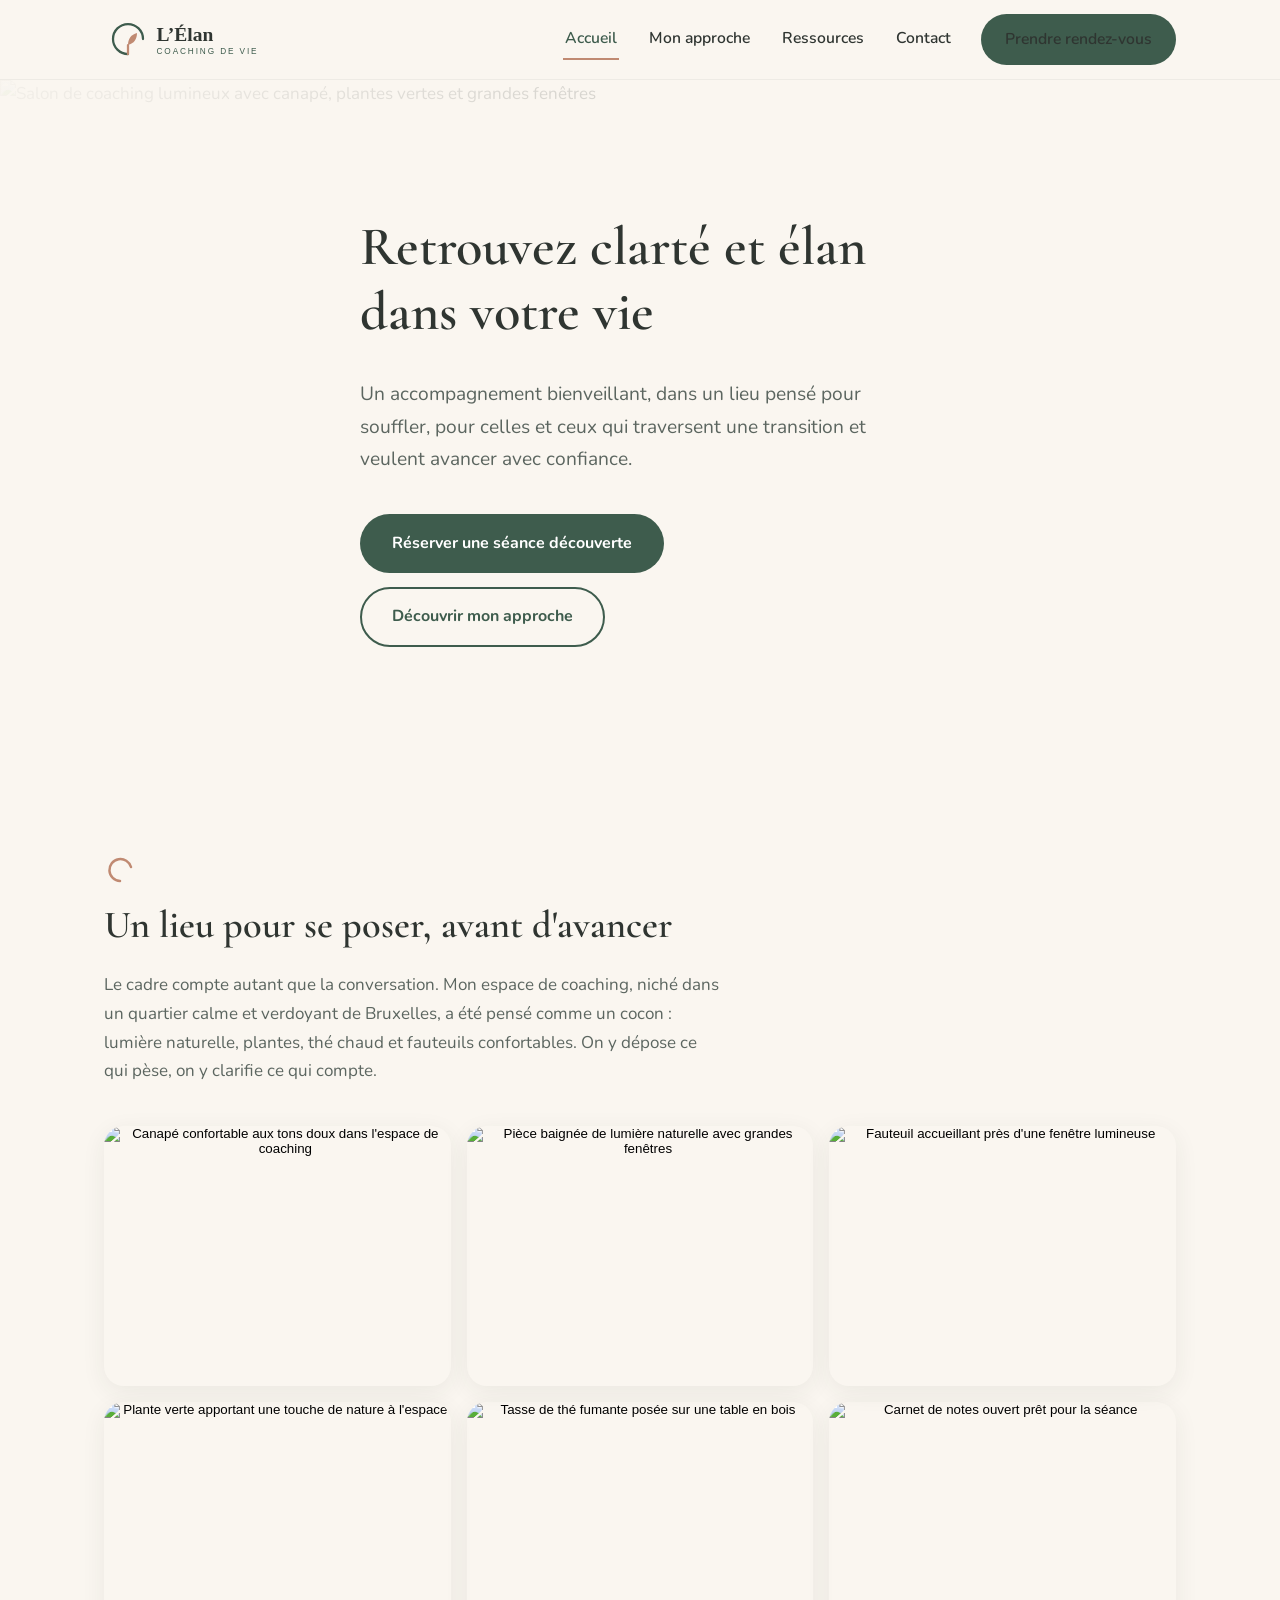
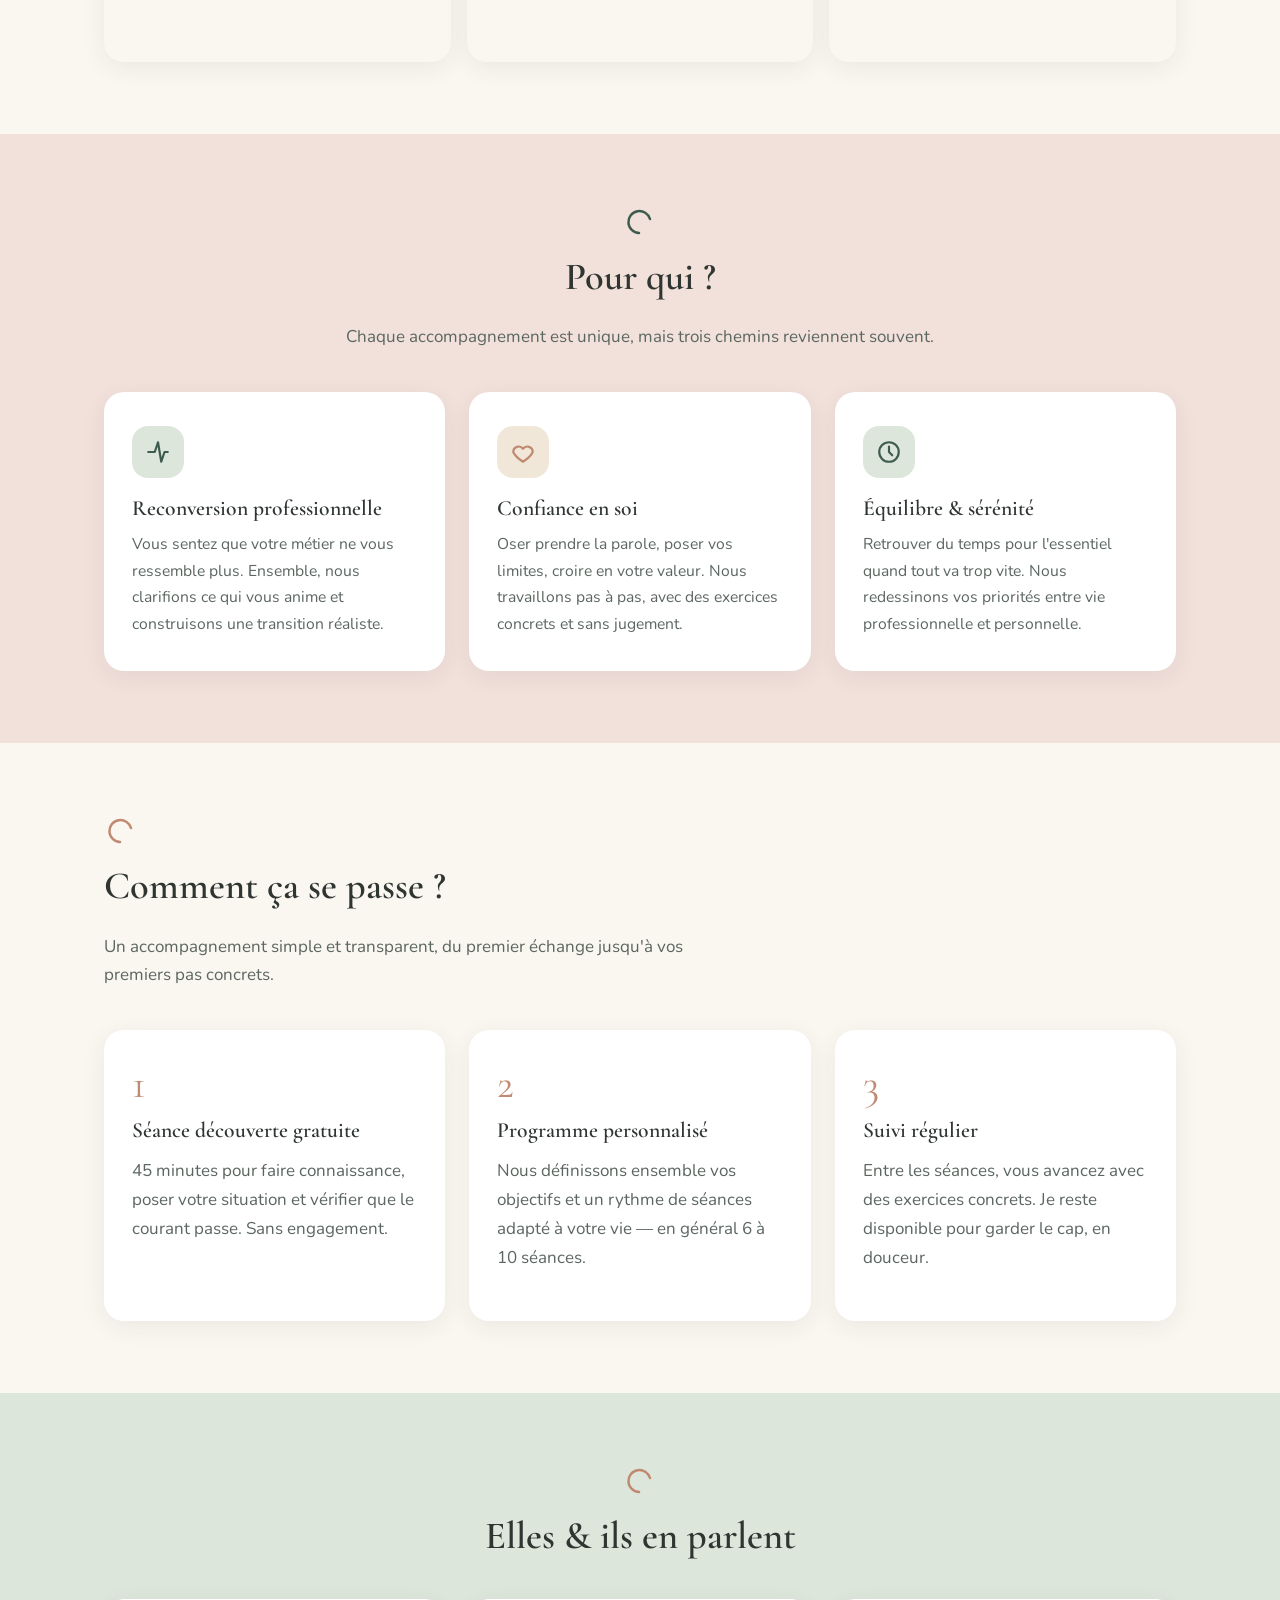
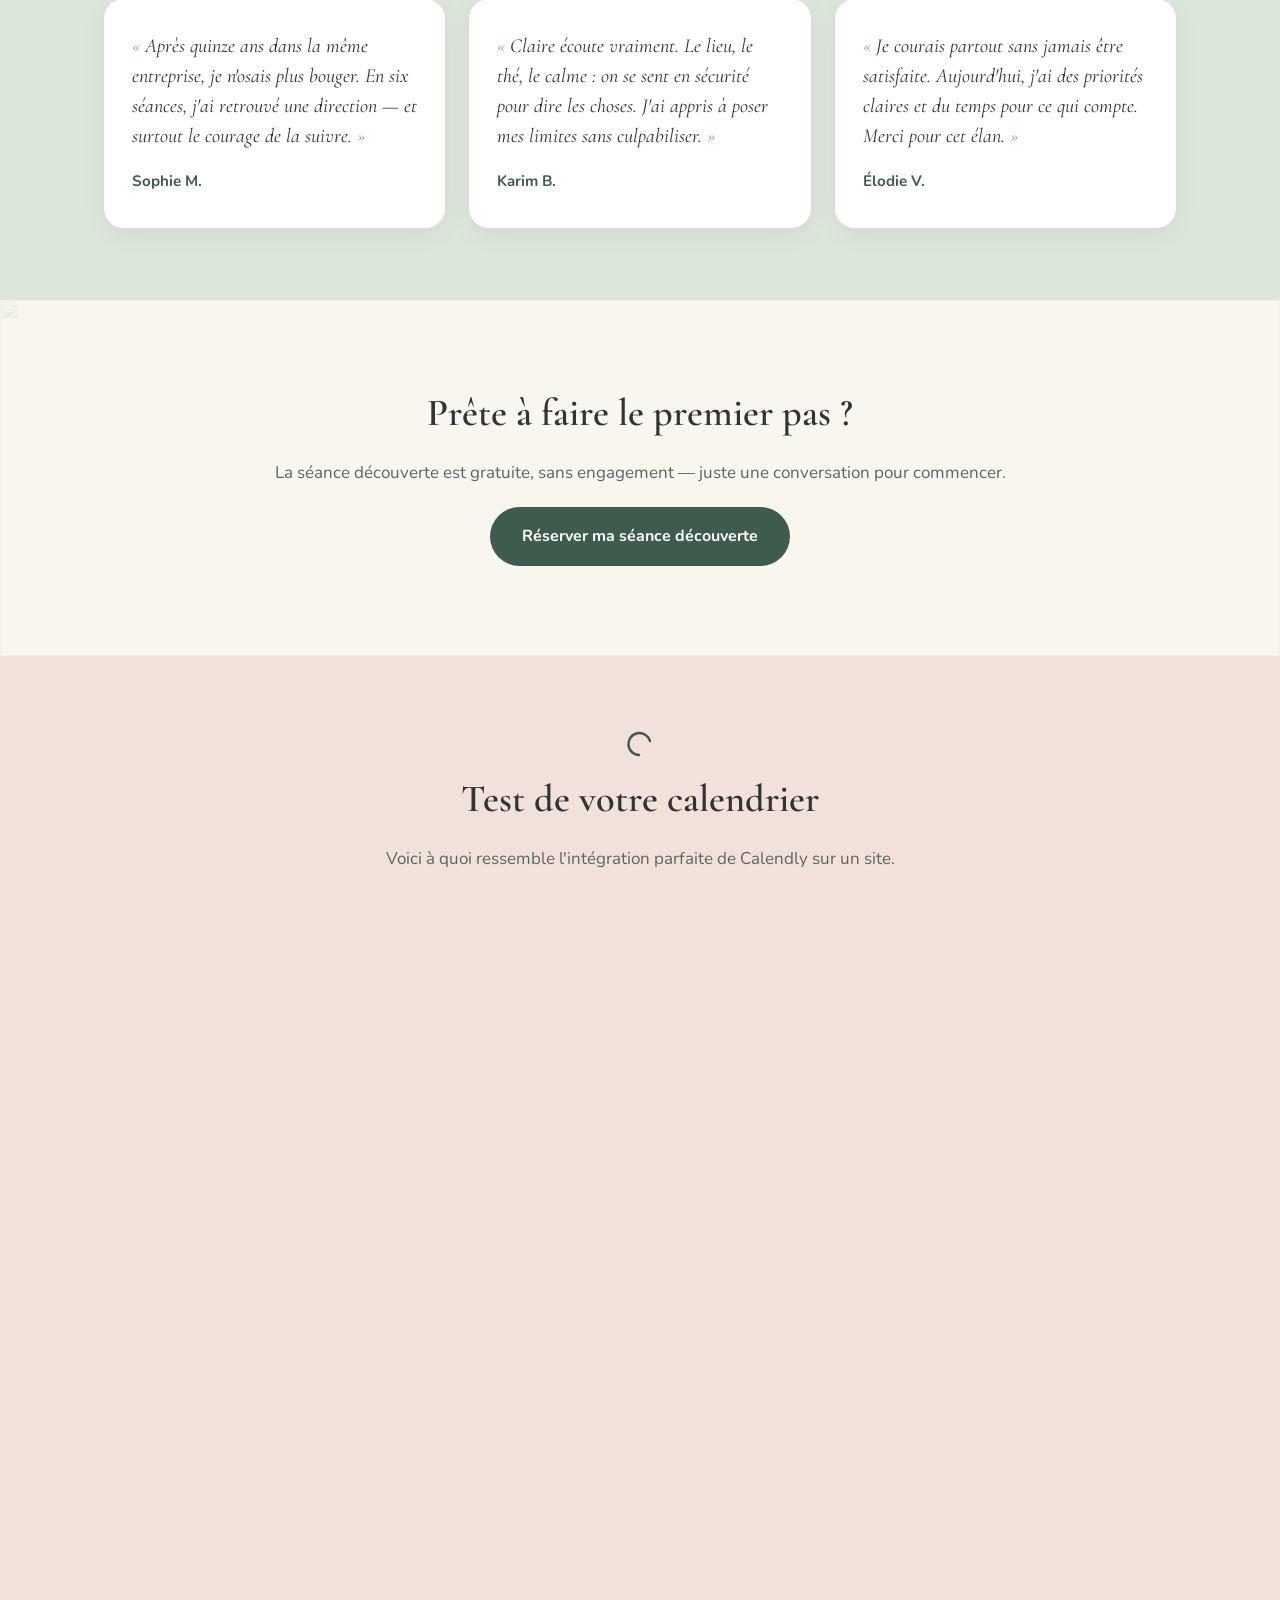
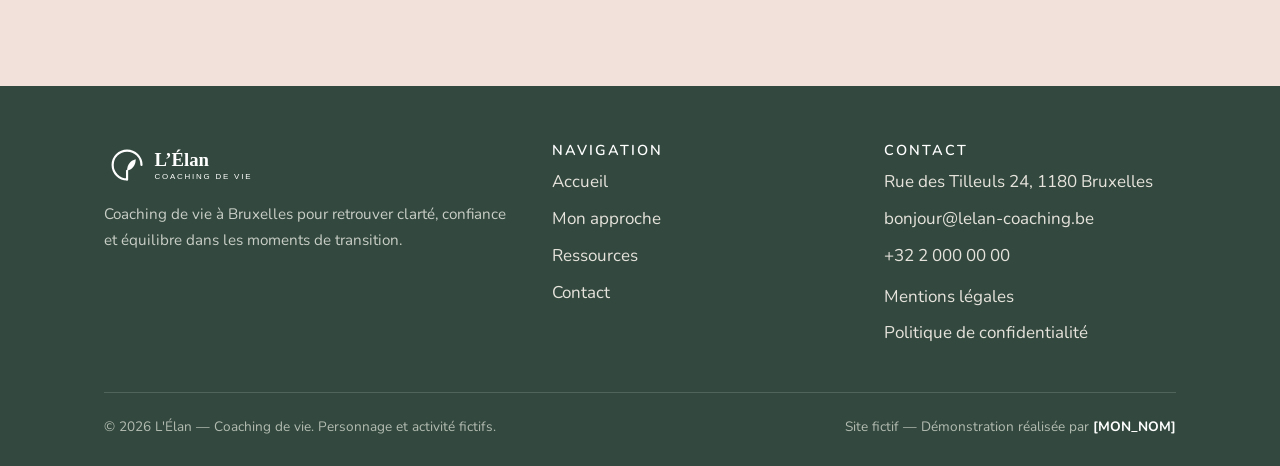
==== commit ad747213: "Ajout calendrier Calendly" ====
--- a/index.html
+++ b/index.html
@@ -163,6 +163,23 @@
         <a href="contact.html#rendez-vous" class="btn btn-principal reveal">Réserver ma séance découverte</a>
       </div>
     </section>
+
+    <!-- ======================= CALENDRIER (TEST CALENDLY) ======================= -->
+    <section class="fond-rose" id="calendrier-test">
+      <div class="conteneur">
+        <div class="section-titre centre" style="margin:0 auto; margin-bottom: 40px;">
+          <svg class="ornement" viewBox="0 0 34 34" aria-hidden="true"><path d="M27 13 A11 11 0 1 0 16 27" fill="none" stroke="#3E5C4D" stroke-width="2.5" stroke-linecap="round"/></svg>
+          <h2>Test de votre calendrier</h2>
+          <p>Voici à quoi ressemble l'intégration parfaite de Calendly sur un site.</p>
+        </div>
+        
+        <!-- Début de widget en ligne Calendly -->
+        <div class="calendly-inline-widget" data-url="https://calendly.com/stairia7/30min?hide_event_type_details=1&hide_gdpr_banner=1" style="min-width:320px;height:700px;"></div>
+        <script type="text/javascript" src="https://assets.calendly.com/assets/external/widget.js" async></script>
+        <!-- Fin de widget en ligne Calendly -->
+
+      </div>
+    </section>
   </main>
 
   <!-- ======================= LIGHTBOX ======================= -->
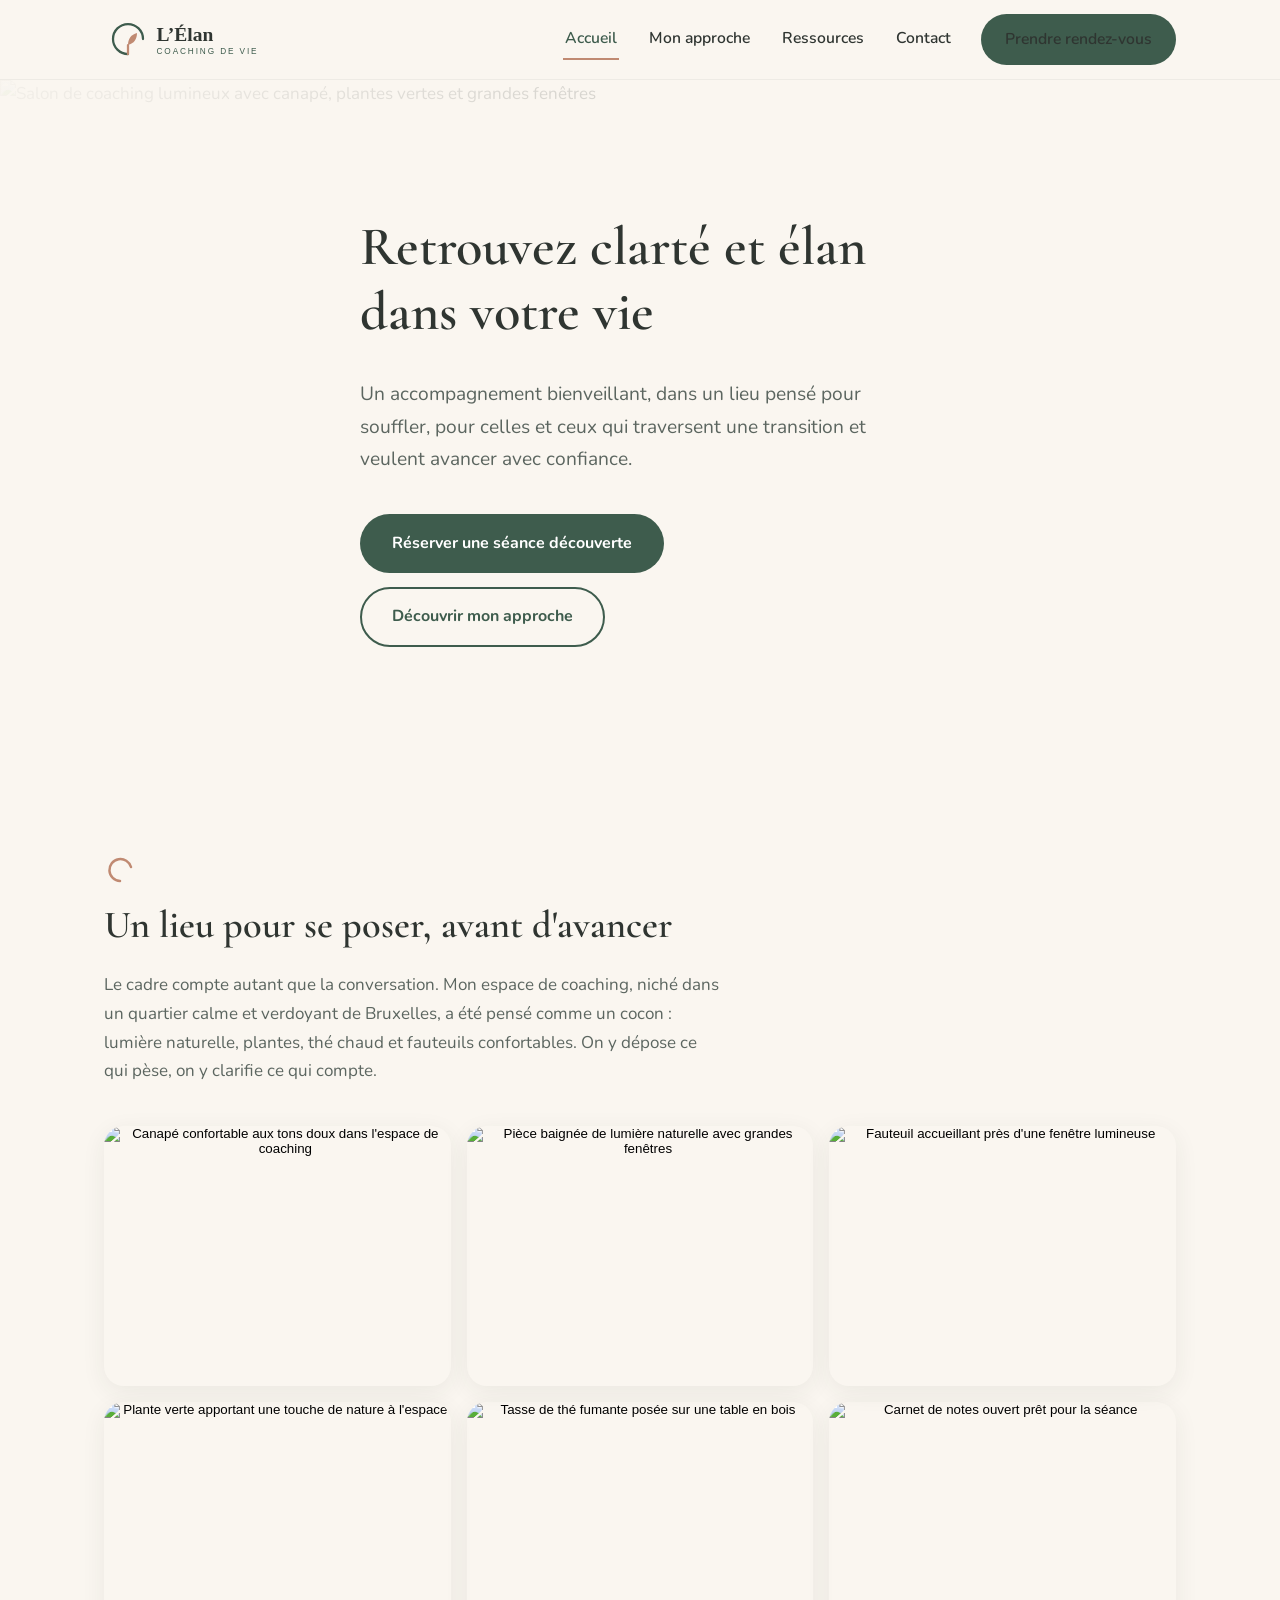
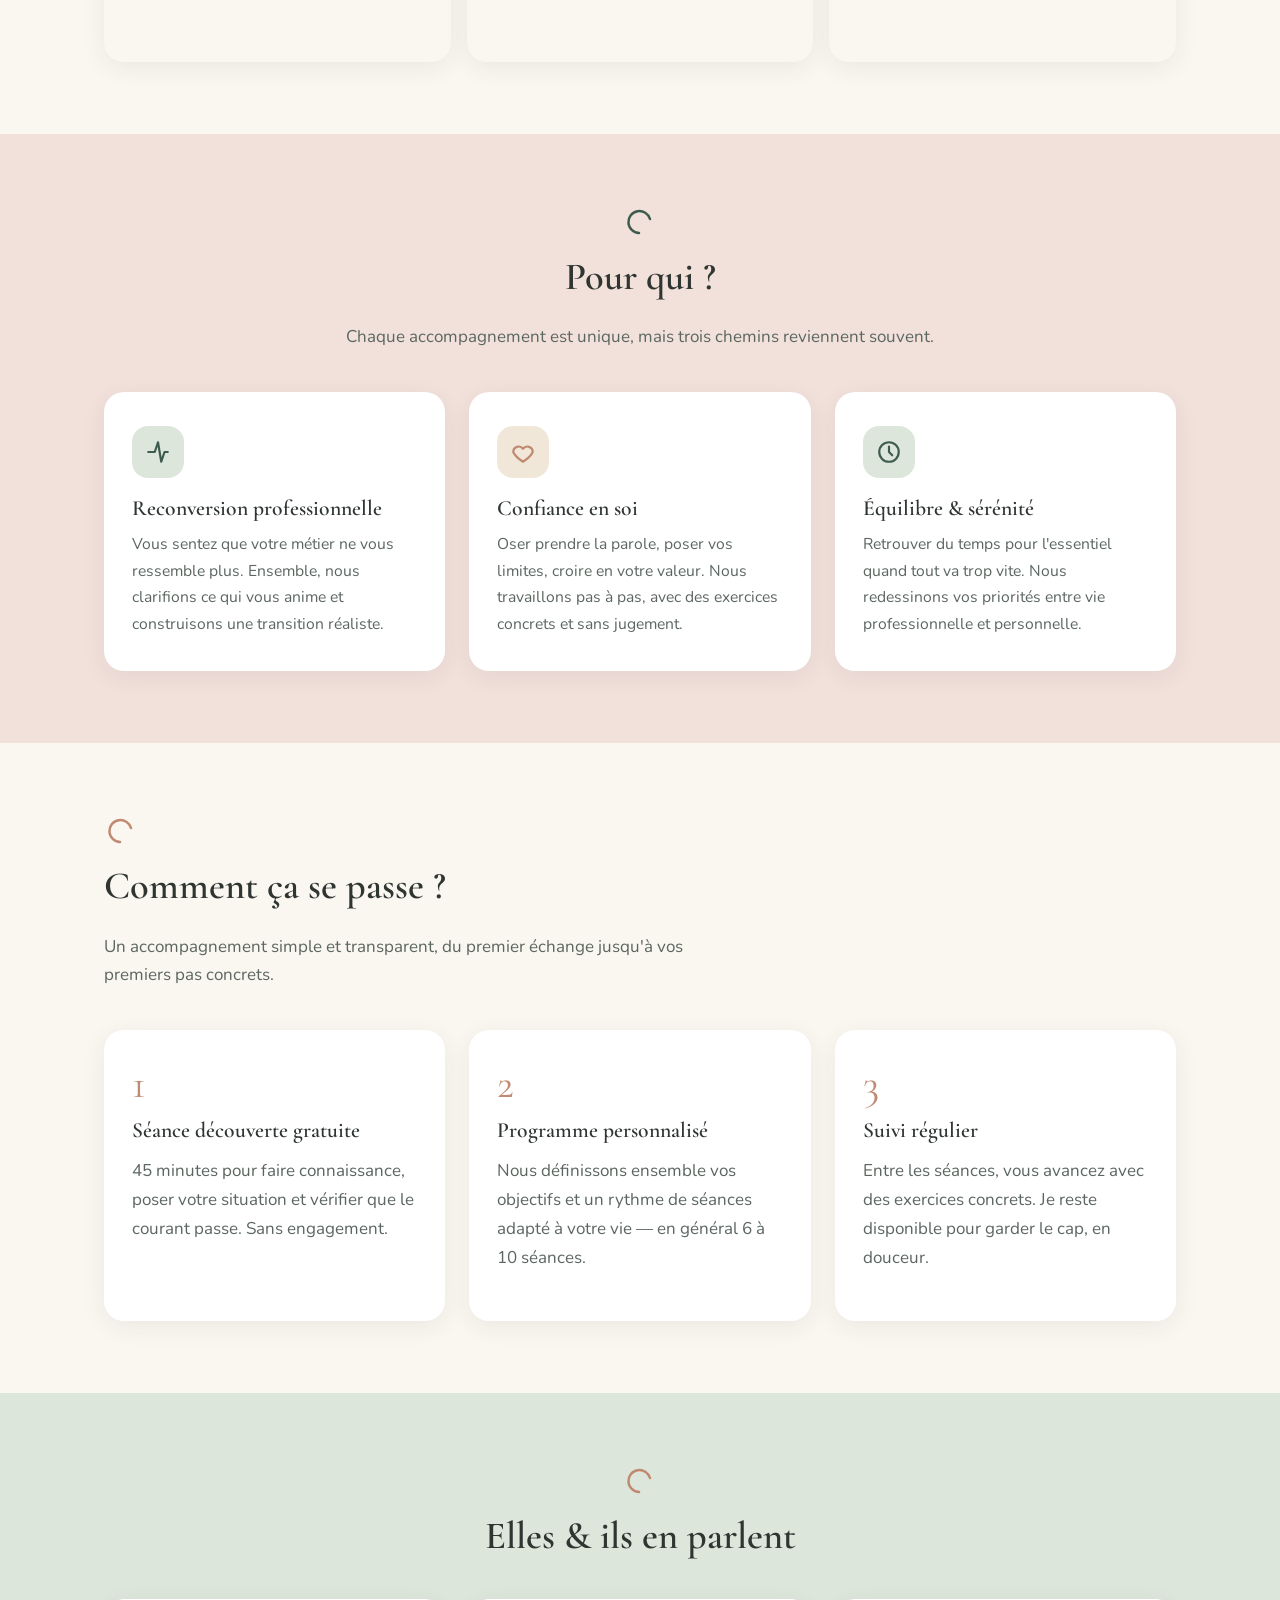
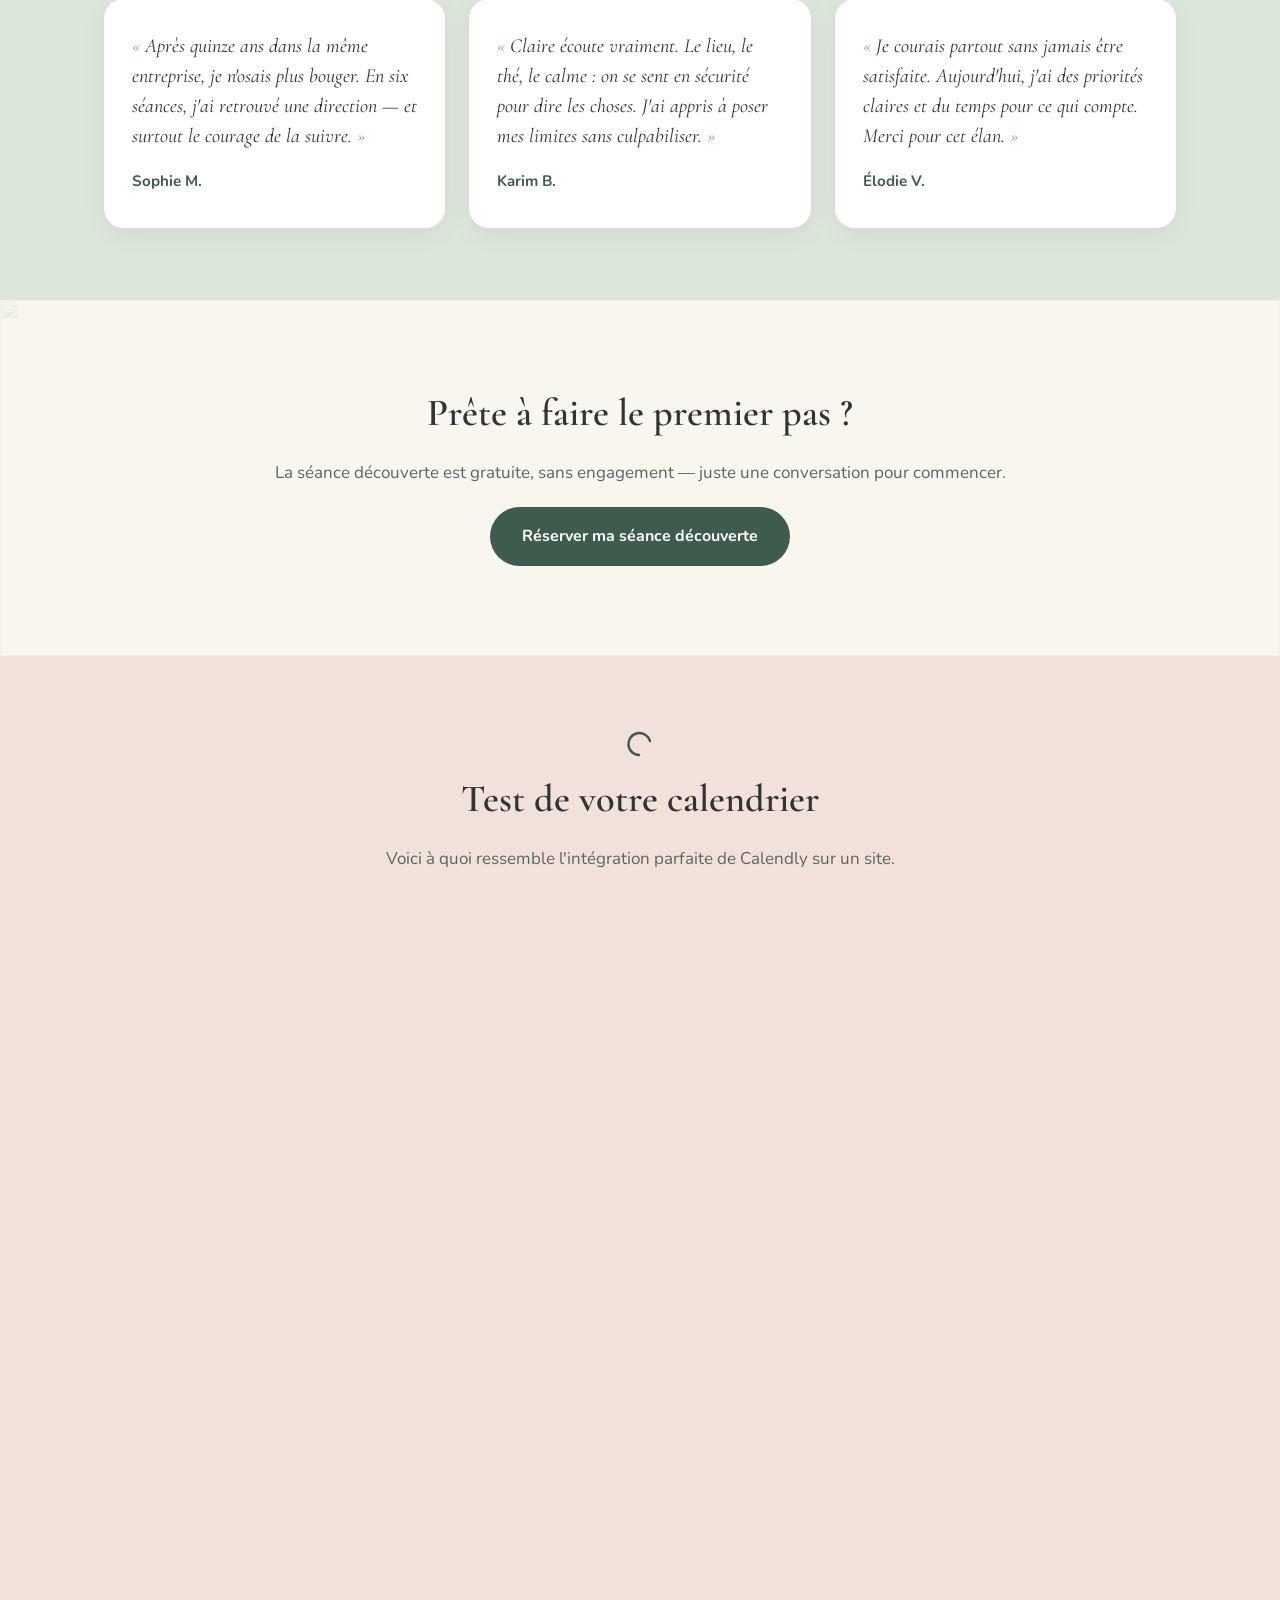
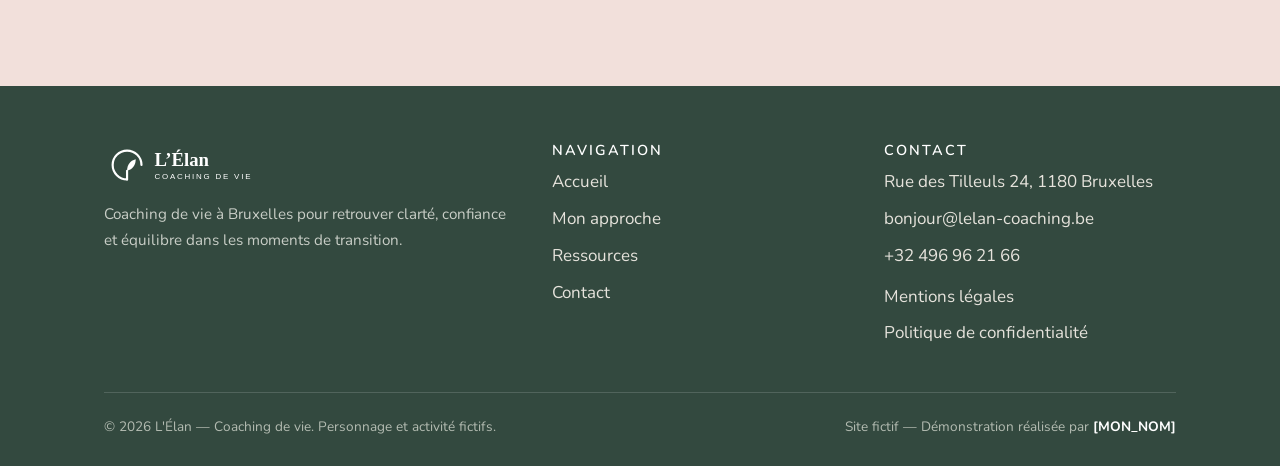
==== commit 21c51afe: "feat: update WhatsApp number and links" ====
--- a/index.html
+++ b/index.html
@@ -210,7 +210,7 @@
           <ul>
             <li>Rue des Tilleuls 24, 1180 Bruxelles</li>
             <li><a href="mailto:bonjour@lelan-coaching.be">bonjour@lelan-coaching.be</a></li>
-            <li>+32 2 000 00 00</li>
+            <li><a href='https://wa.me/32496962166'>+32 496 96 21 66</a></li>
             <li style="margin-top:12px;"><a href="mentions-legales.html">Mentions légales</a></li>
             <li><a href="politique-confidentialite.html">Politique de confidentialité</a></li>
           </ul>
